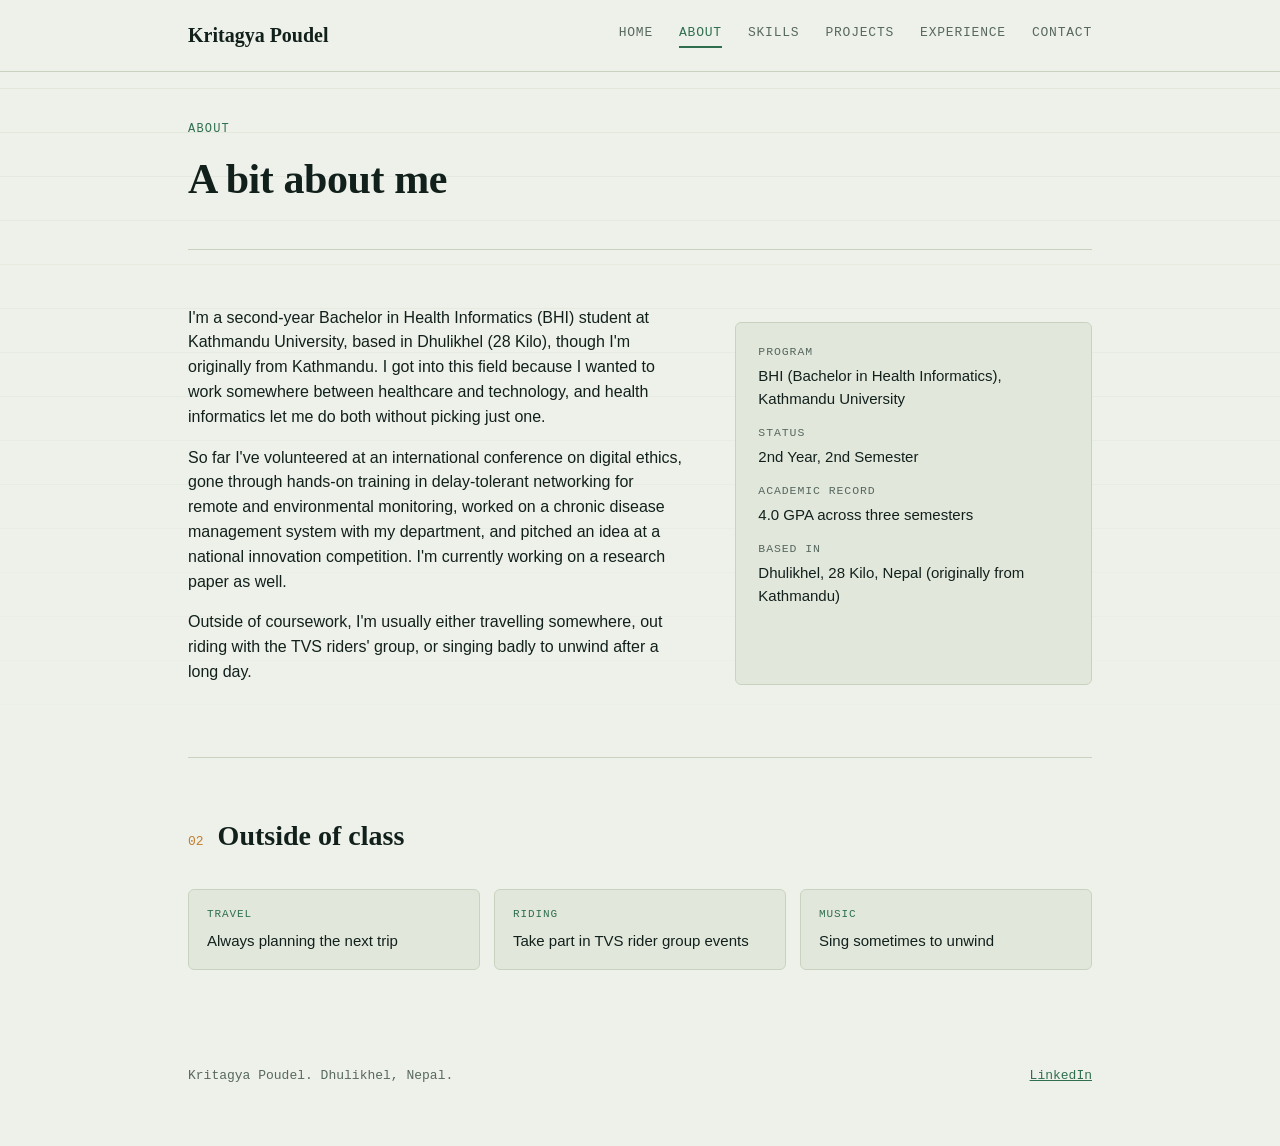
==== about.html @ 71779139 "Add files via upload" ====
<!DOCTYPE html>
<html lang="en">
<head>
<meta charset="UTF-8">
<meta name="viewport" content="width=device-width, initial-scale=1.0">
<title>About | Kritagya Poudel</title>
<meta name="description" content="About Kritagya Poudel, Bachelor in Health Informatics student at Kathmandu University.">
<link rel="icon" type="image/svg+xml" href="data:image/svg+xml,%3Csvg xmlns='http://www.w3.org/2000/svg' viewBox='0 0 64 64'%3E%3Crect width='64' height='64' rx='12' fill='%232f6f4f'/%3E%3Ctext x='32' y='43' font-family='Georgia,serif' font-size='28' font-weight='700' fill='%23eef1ea' text-anchor='middle'%3EKP%3C/text%3E%3C/svg%3E">
<link rel="stylesheet" href="style.css">
</head>
<body>
<div class="pulse-bg"></div>

<nav class="topnav">
  <div class="wrap">
    <a class="brand" href="index.html">Kritagya Poudel</a>
    <div class="links">
      <a href="index.html">Home</a>
      <a href="about.html" class="active">About</a>
      <a href="skills.html">Skills</a>
      <a href="projects.html">Projects</a>
      <a href="experience.html">Experience</a>
      <a href="contact.html">Contact</a>
    </div>
  </div>
</nav>

<div class="wrap">
  <div class="page-intro">
    <div class="eyebrow">About</div>
    <h1>A bit about me</h1>
  </div>

  <main>
    <section id="about">
      <div class="about-grid">
        <div>
          <p>I'm a second-year Bachelor in Health Informatics (BHI) student at Kathmandu University, based in Dhulikhel (28 Kilo), though I'm originally from Kathmandu. I got into this field because I wanted to work somewhere between healthcare and technology, and health informatics let me do both without picking just one.</p>
          <p>So far I've volunteered at an international conference on digital ethics, gone through hands-on training in delay-tolerant networking for remote and environmental monitoring, worked on a chronic disease management system with my department, and pitched an idea at a national innovation competition. I'm currently working on a research paper as well.</p>
          <p>Outside of coursework, I'm usually either travelling somewhere, out riding with the TVS riders' group, or singing badly to unwind after a long day.</p>
        </div>
        <dl class="facts">
          <dt>Program</dt>
          <dd>BHI (Bachelor in Health Informatics), Kathmandu University</dd>
          <dt>Status</dt>
          <dd>2nd Year, 2nd Semester</dd>
          <dt>Academic record</dt>
          <dd>4.0 GPA across three semesters</dd>
          <dt>Based in</dt>
          <dd>Dhulikhel, 28 Kilo, Nepal (originally from Kathmandu)</dd>
        </dl>
      </div>
    </section>

    <section id="hobbies">
      <div class="sec-head"><span class="sec-num">02</span><h2>Outside of class</h2></div>
      <div class="skill-grid">
        <div class="skill-card"><div class="k">Travel</div><div class="v">Always planning the next trip</div></div>
        <div class="skill-card"><div class="k">Riding</div><div class="v">Take part in TVS rider group events</div></div>
        <div class="skill-card"><div class="k">Music</div><div class="v">Sing sometimes to unwind</div></div>
      </div>
    </section>
  </main>

  <footer>
    <span>Kritagya Poudel. Dhulikhel, Nepal.</span>
    <span><a href="https://www.linkedin.com/in/kritagyapoudel" target="_blank" rel="noopener">LinkedIn</a></span>
  </footer>
</div>

</body>
</html>
---- style.css ----
:root{
  --ink:#12201c;
  --paper:#eef1ea;
  --paper-2:#e2e7dc;
  --signal:#2f6f4f;
  --signal-bright:#4fae7a;
  --wire:#c9d2bf;
  --amber:#c17d2e;
  --display:"Fraunces","Georgia",serif;
  --body:"Inter","Helvetica Neue",Arial,sans-serif;
  --mono:"IBM Plex Mono","SFMono-Regular",Consolas,monospace;
}
*{box-sizing:border-box;}
html{scroll-behavior:smooth;}
body{
  margin:0;
  background:var(--paper);
  color:var(--ink);
  font-family:var(--body);
  line-height:1.55;
}
a{color:var(--signal);}
.wrap{max-width:960px;margin:0 auto;padding:0 28px;}

.pulse-bg{
  position:fixed;inset:0;z-index:-1;pointer-events:none;
  background-image:linear-gradient(var(--wire) 1px, transparent 1px);
  background-size:100% 44px;
  opacity:.35;
  -webkit-mask-image: linear-gradient(to bottom, black, transparent 85%);
  mask-image: linear-gradient(to bottom, black, transparent 85%);
}

/* Top navigation */
nav.topnav{
  border-bottom:1px solid var(--wire);
  position:sticky;top:0;background:var(--paper);z-index:10;
}
nav.topnav .wrap{
  display:flex;align-items:center;justify-content:space-between;
  padding-top:20px;padding-bottom:20px;flex-wrap:wrap;gap:14px;
}
nav.topnav .brand{
  font-family:var(--display);font-weight:600;font-size:20px;color:var(--ink);
  text-decoration:none;
}
nav.topnav .links{
  display:flex;gap:26px;flex-wrap:wrap;
}
nav.topnav .links a{
  font-family:var(--mono);font-size:13px;text-transform:uppercase;letter-spacing:.06em;
  color:#57685f;text-decoration:none;padding-bottom:3px;border-bottom:2px solid transparent;
}
nav.topnav .links a:hover{color:var(--ink);}
nav.topnav .links a.active{color:var(--signal);border-bottom-color:var(--signal);}

header.page-head{
  padding:56px 0 40px;
  border-bottom:1px solid var(--wire);
}
.eyebrow{
  font-family:var(--mono);
  font-size:12px;
  letter-spacing:.1em;
  text-transform:uppercase;
  color:var(--signal);
  margin-bottom:18px;
}
h1{
  font-family:var(--display);
  font-weight:600;
  font-size:clamp(34px,5.5vw,54px);
  line-height:1.05;
  margin:0 0 16px;
  letter-spacing:-.01em;
}
.tagline{
  font-size:18px;
  max-width:600px;
  color:#2c3b34;
  margin-bottom:0;
}
.stat-row{
  display:grid;
  grid-template-columns:repeat(3,1fr);
  gap:0;
  margin-top:36px;
  border-top:1px solid var(--wire);
}
.stat{padding:18px 20px 0 0;border-right:1px solid var(--wire);}
.stat:last-child{border-right:none;}
.stat .num{font-family:var(--mono);font-size:26px;color:var(--signal);display:block;}
.stat .label{font-size:12.5px;color:#57685f;text-transform:uppercase;letter-spacing:.06em;}

.contact-links{display:flex;gap:18px;margin-top:26px;flex-wrap:wrap;}
.btn{
  font-family:var(--mono);
  font-size:13px;
  text-decoration:none;
  padding:10px 16px;
  border:1px solid var(--ink);
  border-radius:2px;
  color:var(--ink);
  transition:.15s;
  display:inline-block;
  cursor:pointer;
  background:none;
}
.btn:hover{background:var(--ink);color:var(--paper);}
.btn.primary{background:var(--signal);border-color:var(--signal);color:#fff;}
.btn.primary:hover{background:var(--signal-bright);border-color:var(--signal-bright);}

main section{padding:56px 0;border-bottom:1px solid var(--wire);}
main section:last-of-type{border-bottom:none;}
.sec-head{display:flex;align-items:baseline;gap:14px;margin-bottom:32px;}
.sec-num{font-family:var(--mono);color:var(--amber);font-size:13px;}
h2{font-family:var(--display);font-size:28px;margin:0;font-weight:600;}

/* About */
.about-grid{display:grid;grid-template-columns:1.4fr 1fr;gap:48px;}
@media(max-width:720px){.about-grid{grid-template-columns:1fr;}}
.about-grid p{margin:0 0 16px;}
.facts{background:var(--paper-2);border:1px solid var(--wire);border-radius:6px;padding:20px 22px;}
.facts dt{font-family:var(--mono);font-size:11.5px;text-transform:uppercase;letter-spacing:.08em;color:#57685f;margin-top:14px;}
.facts dt:first-child{margin-top:0;}
.facts dd{margin:3px 0 0;font-size:15px;}

/* Skills */
.skill-grid{display:grid;grid-template-columns:repeat(auto-fit,minmax(180px,1fr));gap:14px;}
.skill-card{background:var(--paper-2);border:1px solid var(--wire);border-radius:6px;padding:16px 18px;}
.skill-card .k{font-family:var(--mono);font-size:11px;color:var(--signal);text-transform:uppercase;letter-spacing:.08em;}
.skill-card .v{font-size:15px;margin-top:6px;}

/* Timeline */
.tl{border-left:2px solid var(--wire);margin-left:6px;}
.tl-item{position:relative;padding:0 0 32px 28px;}
.tl-item:last-child{padding-bottom:0;}
.tl-item::before{
  content:"";position:absolute;left:-7px;top:4px;
  width:12px;height:12px;border-radius:50%;
  background:var(--paper);border:2px solid var(--signal);
}
.tl-date{font-family:var(--mono);font-size:12px;color:var(--amber);}
.tl-title{font-weight:600;font-size:17px;margin:4px 0 6px;}
.tl-desc{font-size:15px;color:#33443c;}
.tl-desc a{font-family:var(--mono);font-size:12.5px;}

/* Project */
.project-card{background:var(--paper-2);border:1px solid var(--wire);border-radius:8px;padding:28px;margin-bottom:24px;}
.project-card:last-child{margin-bottom:0;}
.project-card h3{font-family:var(--display);font-size:22px;margin:0 0 10px;}
.tag{
  display:inline-block;font-family:var(--mono);font-size:11px;
  background:var(--signal);color:#fff;padding:3px 9px;border-radius:20px;
  margin-right:6px;margin-bottom:10px;
}
.project-links{margin-top:14px;display:flex;gap:14px;font-family:var(--mono);font-size:13px;}

footer{
  padding:40px 0 60px;
  font-family:var(--mono);
  font-size:13px;
  color:#57685f;
  display:flex;justify-content:space-between;flex-wrap:wrap;gap:12px;
}
footer a{color:var(--signal);}

::selection{background:var(--signal-bright);color:#fff;}

/* Contact form */
.contact-form{max-width:480px;}
.form-row{margin-bottom:18px;display:flex;flex-direction:column;}
.form-row label{
  font-family:var(--mono);font-size:11.5px;text-transform:uppercase;
  letter-spacing:.08em;color:#57685f;margin-bottom:6px;
}
.form-row input, .form-row textarea{
  font-family:var(--body);font-size:15px;
  padding:10px 12px;border:1px solid var(--wire);border-radius:4px;
  background:var(--paper-2);color:var(--ink);
  resize:vertical;
}
.form-row input:focus, .form-row textarea:focus{outline:none;border-color:var(--signal);}
.contact-form .btn{border:none;cursor:pointer;font-family:var(--mono);}

/* simple page intro (used on sub-pages without full hero) */
.page-intro{padding:48px 0 32px;border-bottom:1px solid var(--wire);}
.page-intro h1{font-size:clamp(30px,4.5vw,42px);}
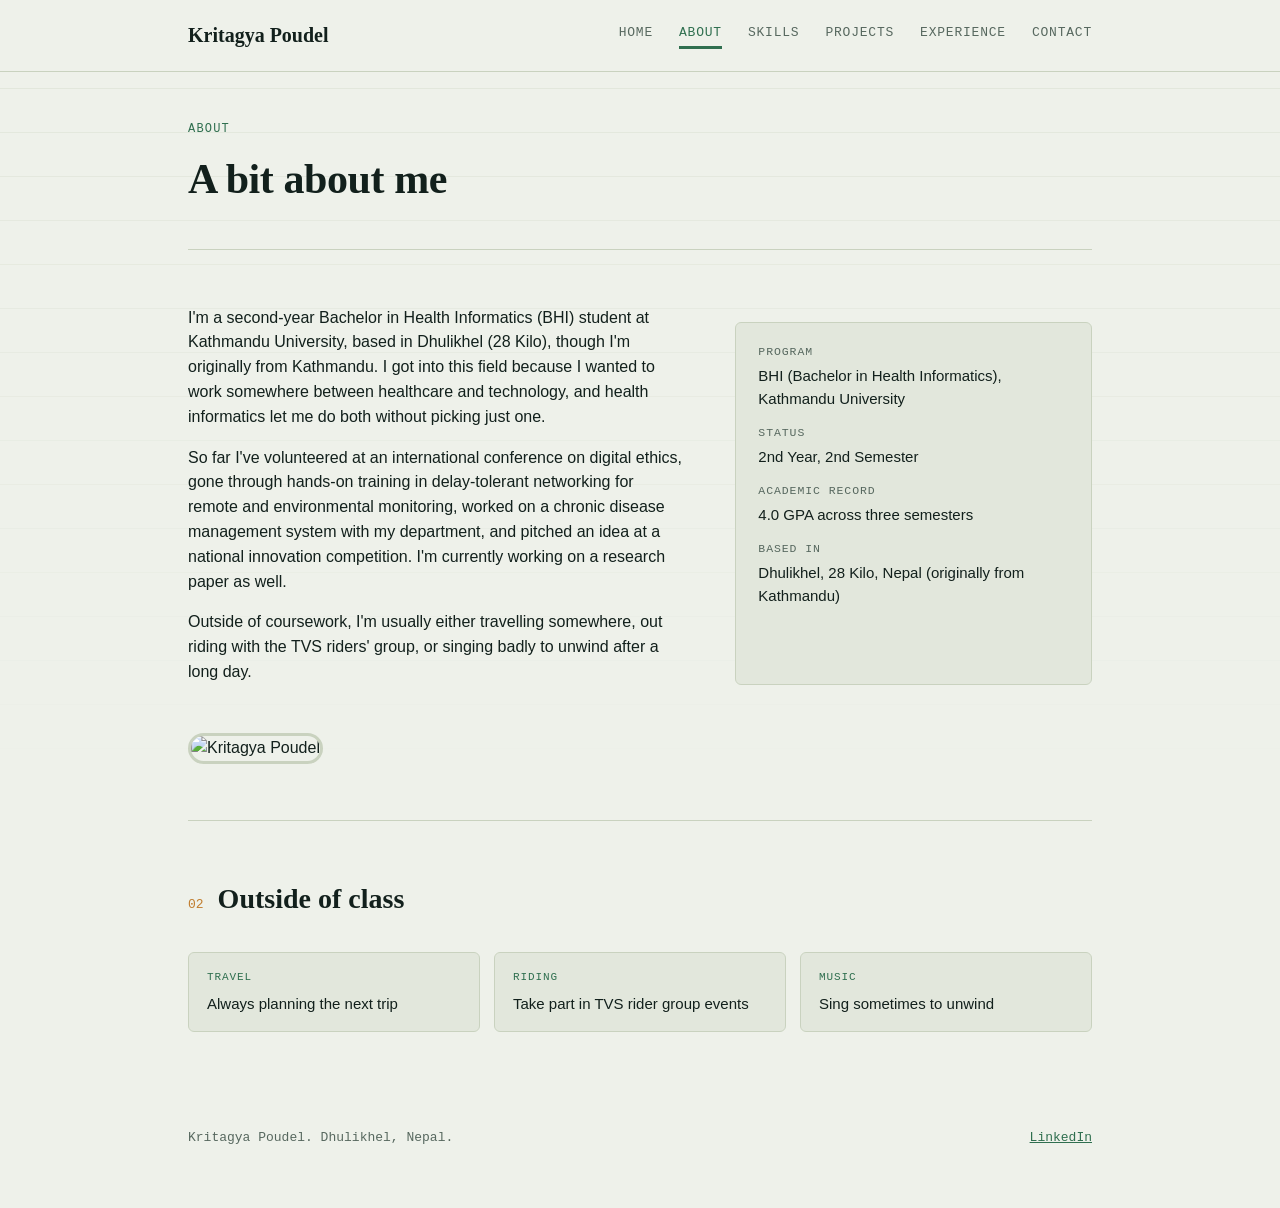
==== commit aab3392c: "Add files via upload" ====
--- a/about.html
+++ b/about.html
@@ -32,7 +32,7 @@
   </div>
 
   <main>
-    <section id="about">
+    <section id="about" class="reveal">
       <div class="about-grid">
         <div>
           <p>I'm a second-year Bachelor in Health Informatics (BHI) student at Kathmandu University, based in Dhulikhel (28 Kilo), though I'm originally from Kathmandu. I got into this field because I wanted to work somewhere between healthcare and technology, and health informatics let me do both without picking just one.</p>
@@ -50,11 +50,12 @@
           <dd>Dhulikhel, 28 Kilo, Nepal (originally from Kathmandu)</dd>
         </dl>
       </div>
+      <img src="profile.jpg" alt="Kritagya Poudel" class="profile-photo-lg" style="margin-top:32px;">
     </section>
 
-    <section id="hobbies">
+    <section id="hobbies" class="reveal">
       <div class="sec-head"><span class="sec-num">02</span><h2>Outside of class</h2></div>
-      <div class="skill-grid">
+      <div class="skill-grid reveal-stagger">
         <div class="skill-card"><div class="k">Travel</div><div class="v">Always planning the next trip</div></div>
         <div class="skill-card"><div class="k">Riding</div><div class="v">Take part in TVS rider group events</div></div>
         <div class="skill-card"><div class="k">Music</div><div class="v">Sing sometimes to unwind</div></div>
@@ -68,5 +69,6 @@
   </footer>
 </div>
 
+<script src="script.js"></script>
 </body>
 </html>
--- a/style.css
+++ b/style.css
@@ -167,6 +167,91 @@
 
 ::selection{background:var(--signal-bright);color:#fff;}
 
+/* Scroll fade-in animations */
+.reveal{
+  opacity:0;
+  transform:translateY(18px);
+  transition:opacity .6s ease, transform .6s ease;
+}
+.reveal.is-visible{
+  opacity:1;
+  transform:translateY(0);
+}
+
+/* Staggered children within a revealed section */
+.reveal-stagger > *{
+  opacity:0;
+  transform:translateY(14px);
+  transition:opacity .5s ease, transform .5s ease;
+}
+.reveal-stagger.is-visible > *{
+  opacity:1;
+  transform:translateY(0);
+}
+.reveal-stagger.is-visible > *:nth-child(1){transition-delay:.05s;}
+.reveal-stagger.is-visible > *:nth-child(2){transition-delay:.12s;}
+.reveal-stagger.is-visible > *:nth-child(3){transition-delay:.19s;}
+.reveal-stagger.is-visible > *:nth-child(4){transition-delay:.26s;}
+.reveal-stagger.is-visible > *:nth-child(5){transition-delay:.33s;}
+.reveal-stagger.is-visible > *:nth-child(6){transition-delay:.40s;}
+.reveal-stagger.is-visible > *:nth-child(7){transition-delay:.47s;}
+
+/* Smoother hover lift on cards */
+.skill-card, .project-card, .tl-item, .facts{
+  transition:transform .2s ease, box-shadow .2s ease, border-color .2s ease;
+}
+.skill-card:hover, .project-card:hover{
+  transform:translateY(-3px);
+  border-color:var(--signal);
+  box-shadow:0 8px 20px -12px rgba(18,32,28,.25);
+}
+
+/* Nav link underline animation */
+nav.topnav .links a{position:relative;}
+nav.topnav .links a::after{
+  content:"";
+  position:absolute;left:0;right:0;bottom:-3px;
+  height:2px;background:var(--signal);
+  transform:scaleX(0);
+  transform-origin:left;
+  transition:transform .25s ease;
+}
+nav.topnav .links a:hover::after{transform:scaleX(1);}
+nav.topnav .links a.active::after{transform:scaleX(1);}
+
+/* Animated stat numbers */
+.stat .num{transition:color .2s ease;}
+.stat:hover .num{color:var(--signal-bright);}
+
+/* Button micro-interaction */
+.btn{transition:background .15s ease, color .15s ease, transform .12s ease, border-color .15s ease;}
+.btn:active{transform:scale(.97);}
+
+/* Profile photo */
+.profile-photo{
+  width:132px;height:132px;border-radius:50%;
+  object-fit:cover;
+  border:3px solid var(--signal);
+  box-shadow:0 10px 24px -12px rgba(18,32,28,.35);
+  margin-bottom:20px;
+  transition:transform .3s ease;
+}
+.profile-photo:hover{transform:scale(1.04);}
+
+.profile-photo-lg{
+  width:100%;max-width:280px;aspect-ratio:1/1;border-radius:16px;
+  object-fit:cover;
+  border:3px solid var(--wire);
+  box-shadow:0 14px 30px -16px rgba(18,32,28,.3);
+}
+
+@media (prefers-reduced-motion: reduce){
+  .reveal, .reveal-stagger > *{
+    opacity:1 !important;transform:none !important;transition:none !important;
+  }
+}
+
+
 /* Contact form */
 .contact-form{max-width:480px;}
 .form-row{margin-bottom:18px;display:flex;flex-direction:column;}
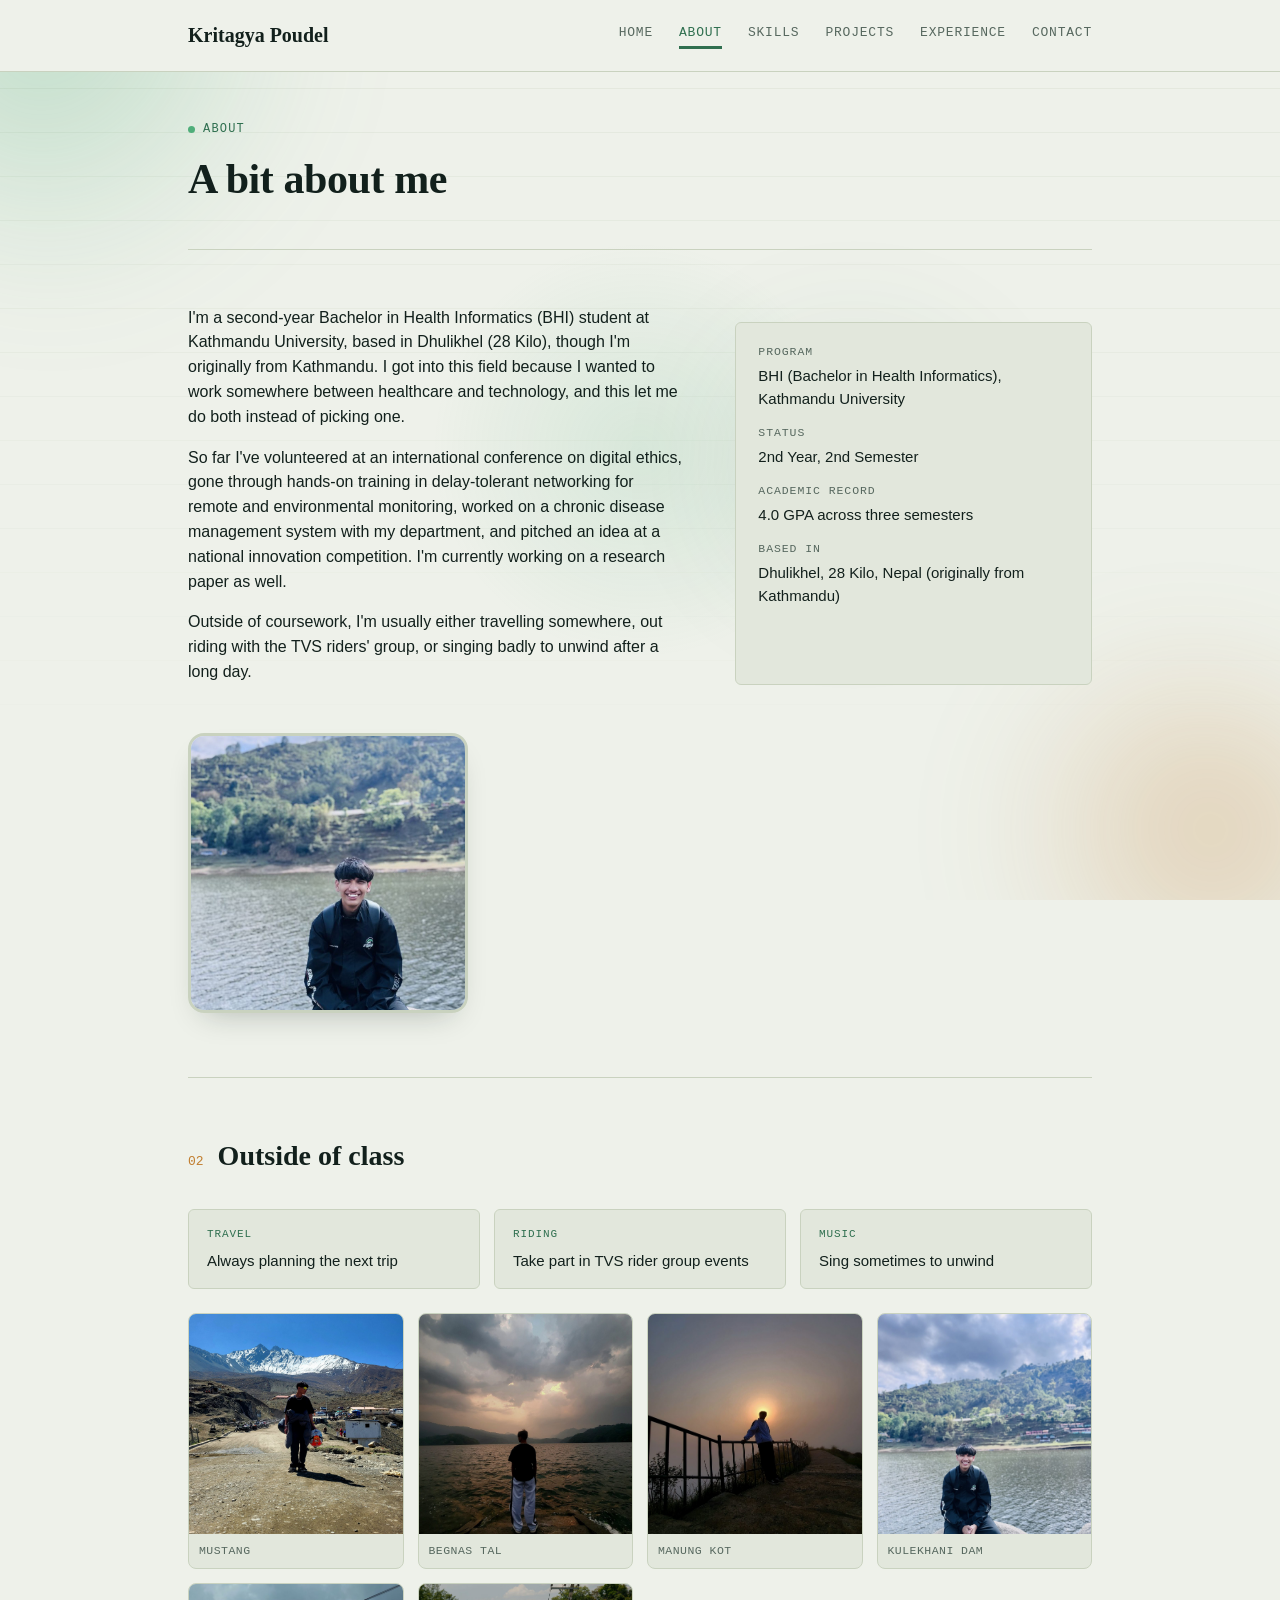
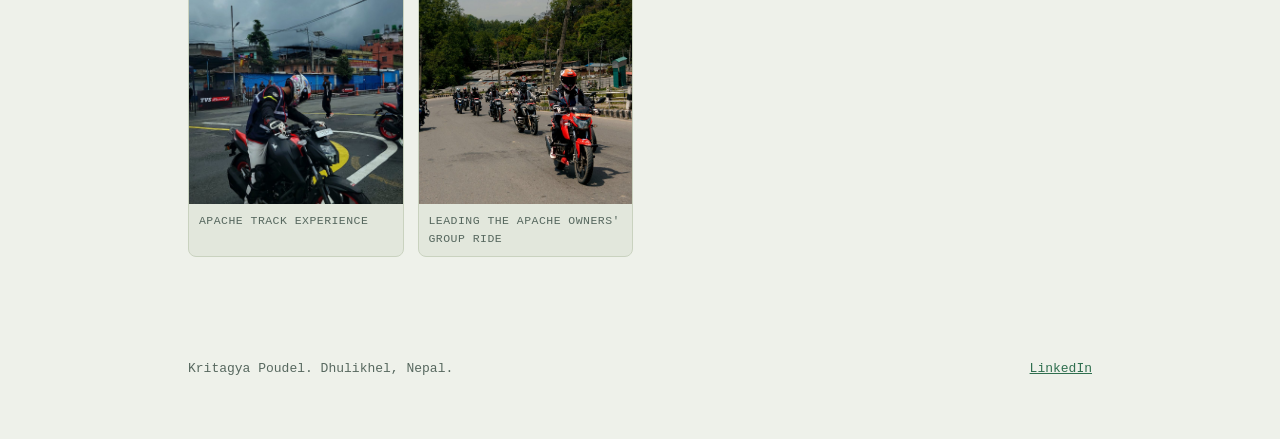
==== commit bb0d5506: "Add photos to portfolio" ====
--- a/about.html
+++ b/about.html
@@ -35,7 +35,7 @@
     <section id="about" class="reveal">
       <div class="about-grid">
         <div>
-          <p>I'm a second-year Bachelor in Health Informatics (BHI) student at Kathmandu University, based in Dhulikhel (28 Kilo), though I'm originally from Kathmandu. I got into this field because I wanted to work somewhere between healthcare and technology, and health informatics let me do both without picking just one.</p>
+          <p>I'm a second-year Bachelor in Health Informatics (BHI) student at Kathmandu University, based in Dhulikhel (28 Kilo), though I'm originally from Kathmandu. I got into this field because I wanted to work somewhere between healthcare and technology, and this let me do both instead of picking one.</p>
           <p>So far I've volunteered at an international conference on digital ethics, gone through hands-on training in delay-tolerant networking for remote and environmental monitoring, worked on a chronic disease management system with my department, and pitched an idea at a national innovation competition. I'm currently working on a research paper as well.</p>
           <p>Outside of coursework, I'm usually either travelling somewhere, out riding with the TVS riders' group, or singing badly to unwind after a long day.</p>
         </div>
@@ -60,6 +60,33 @@
         <div class="skill-card"><div class="k">Riding</div><div class="v">Take part in TVS rider group events</div></div>
         <div class="skill-card"><div class="k">Music</div><div class="v">Sing sometimes to unwind</div></div>
       </div>
+
+      <div class="photo-grid reveal-stagger" style="margin-top:24px;">
+        <figure>
+          <img src="images/travel-mustang.jpg" alt="Standing along the road in Upper Mustang, mountains behind">
+          <figcaption>Mustang</figcaption>
+        </figure>
+        <figure>
+          <img src="images/travel-begnas.jpg" alt="Watching the sunset at Begnas Tal">
+          <figcaption>Begnas Tal</figcaption>
+        </figure>
+        <figure>
+          <img src="images/travel-sunrise.jpg" alt="Sunrise from Manung Kot">
+          <figcaption>Manung Kot</figcaption>
+        </figure>
+        <figure>
+          <img src="images/travel-kulekhani.jpg" alt="Sitting on a rock at Kulekhani Dam">
+          <figcaption>Kulekhani Dam</figcaption>
+        </figure>
+        <figure>
+          <img src="images/apache-track-1.jpg" alt="On track at the Apache Track Experience event">
+          <figcaption>Apache Track Experience</figcaption>
+        </figure>
+        <figure>
+          <img src="images/apache-track-2.jpg" alt="Leading the Apache Owners' Group ride">
+          <figcaption>Leading the Apache Owners' Group ride</figcaption>
+        </figure>
+      </div>
     </section>
   </main>
 
--- a/style.css
+++ b/style.css
@@ -23,12 +23,69 @@
 .wrap{max-width:960px;margin:0 auto;padding:0 28px;}
 
 .pulse-bg{
-  position:fixed;inset:0;z-index:-1;pointer-events:none;
+  position:fixed;inset:0;z-index:-2;pointer-events:none;overflow:hidden;
+}
+.pulse-bg::before{
+  content:"";position:absolute;inset:0;
   background-image:linear-gradient(var(--wire) 1px, transparent 1px);
   background-size:100% 44px;
-  opacity:.35;
+  opacity:.3;
   -webkit-mask-image: linear-gradient(to bottom, black, transparent 85%);
   mask-image: linear-gradient(to bottom, black, transparent 85%);
+}
+.blob{
+  position:absolute;border-radius:50%;
+  filter:blur(70px);
+  opacity:.35;
+  will-change:transform;
+}
+.blob-1{
+  width:420px;height:420px;
+  background:radial-gradient(circle at 30% 30%, var(--signal-bright), transparent 70%);
+  top:-120px;left:-100px;
+  animation:drift1 26s ease-in-out infinite;
+}
+.blob-2{
+  width:360px;height:360px;
+  background:radial-gradient(circle at 60% 40%, var(--amber), transparent 70%);
+  bottom:-140px;right:-80px;
+  animation:drift2 32s ease-in-out infinite;
+}
+.blob-3{
+  width:300px;height:300px;
+  background:radial-gradient(circle at 50% 50%, var(--signal), transparent 70%);
+  top:35%;left:55%;
+  animation:drift3 22s ease-in-out infinite;
+  opacity:.22;
+}
+@keyframes drift1{
+  0%,100%{transform:translate(0,0) scale(1);}
+  33%{transform:translate(60px,40px) scale(1.08);}
+  66%{transform:translate(-30px,70px) scale(.95);}
+}
+@keyframes drift2{
+  0%,100%{transform:translate(0,0) scale(1);}
+  50%{transform:translate(-70px,-50px) scale(1.1);}
+}
+@keyframes drift3{
+  0%,100%{transform:translate(0,0) scale(1);}
+  40%{transform:translate(-50px,30px) scale(1.15);}
+  70%{transform:translate(40px,-40px) scale(.9);}
+}
+.cursor-glow{
+  position:fixed;z-index:-1;pointer-events:none;
+  width:420px;height:420px;border-radius:50%;
+  background:radial-gradient(circle, rgba(79,174,122,.14), transparent 70%);
+  transform:translate(-50%,-50%);
+  left:var(--x,50vw);top:var(--y,50vh);
+  transition:opacity .3s ease;
+}
+@media (prefers-reduced-motion: reduce){
+  .blob{animation:none;}
+  .cursor-glow{display:none;}
+}
+@media (max-width:720px){
+  .cursor-glow{display:none;}
 }
 
 /* Top navigation */
@@ -227,6 +284,34 @@
 .btn{transition:background .15s ease, color .15s ease, transform .12s ease, border-color .15s ease;}
 .btn:active{transform:scale(.97);}
 
+/* Photo gallery */
+.photo-grid{
+  display:grid;
+  grid-template-columns:repeat(auto-fill, minmax(200px, 1fr));
+  gap:14px;
+  margin:18px 0 6px;
+}
+.photo-grid figure{margin:0;background:var(--paper-2);border:1px solid var(--wire);border-radius:8px;overflow:hidden;}
+.photo-grid img{
+  width:100%;height:220px;object-fit:cover;display:block;
+  transition:transform .35s ease;
+}
+.photo-grid figure:hover img{transform:scale(1.05);}
+.photo-grid figcaption{
+  font-family:var(--mono);font-size:11.5px;color:#57685f;
+  padding:8px 10px;text-transform:uppercase;letter-spacing:.04em;
+}
+
+.tl-photos{
+  display:flex;flex-wrap:wrap;gap:10px;margin-top:12px;
+}
+.tl-photos img{
+  width:150px;height:110px;object-fit:cover;border-radius:6px;
+  border:1px solid var(--wire);
+  transition:transform .25s ease;
+}
+.tl-photos img:hover{transform:scale(1.05);}
+
 /* Profile photo */
 .profile-photo{
   width:132px;height:132px;border-radius:50%;
@@ -271,3 +356,97 @@
 /* simple page intro (used on sub-pages without full hero) */
 .page-intro{padding:48px 0 32px;border-bottom:1px solid var(--wire);}
 .page-intro h1{font-size:clamp(30px,4.5vw,42px);}
+
+/* Resume download row */
+.resume-row{
+  margin-top:22px;
+  border:1px solid var(--wire);
+  border-radius:10px;
+  background:var(--paper-2);
+  padding:18px 20px;
+}
+.resume-label{
+  display:block;
+  font-family:var(--mono);
+  font-size:11.5px;
+  text-transform:uppercase;
+  letter-spacing:.08em;
+  color:#57685f;
+  margin-bottom:12px;
+}
+.resume-options{display:flex;gap:14px;flex-wrap:wrap;}
+.resume-btn{
+  display:flex;flex-direction:column;gap:2px;
+  padding:12px 18px;
+  border-radius:8px;
+  min-width:200px;
+}
+.resume-btn .rb-title{font-family:var(--display);font-size:15px;font-weight:600;}
+.resume-btn .rb-sub{font-family:var(--mono);font-size:11px;opacity:.75;}
+.resume-btn:hover .rb-sub{opacity:.9;}
+@media (max-width:520px){
+  .resume-options{flex-direction:column;}
+  .resume-btn{min-width:0;}
+}
+
+/* Gradient accent on main heading */
+.grad-text{
+  background:linear-gradient(90deg,var(--signal),var(--signal-bright) 45%,var(--amber));
+  background-size:200% auto;
+  -webkit-background-clip:text;background-clip:text;color:transparent;
+  animation:gradflow 6s ease-in-out infinite;
+}
+@keyframes gradflow{
+  0%,100%{background-position:0% 50%;}
+  50%{background-position:100% 50%;}
+}
+
+/* Eyebrow pulsing dot */
+.eyebrow{display:flex;align-items:center;gap:8px;}
+.eyebrow::before{
+  content:"";width:7px;height:7px;border-radius:50%;
+  background:var(--signal-bright);
+  box-shadow:0 0 0 0 rgba(79,174,122,.6);
+  animation:pulseDot 2s ease-out infinite;
+  flex-shrink:0;
+}
+@keyframes pulseDot{
+  0%{box-shadow:0 0 0 0 rgba(79,174,122,.5);}
+  70%{box-shadow:0 0 0 8px rgba(79,174,122,0);}
+  100%{box-shadow:0 0 0 0 rgba(79,174,122,0);}
+}
+
+/* Timeline dot pulse on hover */
+.tl-item::before{transition:box-shadow .25s ease, transform .25s ease;}
+.tl-item:hover::before{
+  transform:scale(1.15);
+  box-shadow:0 0 0 5px rgba(79,174,122,.18);
+}
+
+/* Button shine sweep */
+.btn{position:relative;overflow:hidden;}
+.btn::after{
+  content:"";position:absolute;top:0;left:-60%;width:40%;height:100%;
+  background:linear-gradient(120deg, transparent, rgba(255,255,255,.4), transparent);
+  transform:skewX(-20deg);
+  transition:left .5s ease;
+}
+.btn:hover::after{left:120%;}
+
+/* Nav brand micro animation */
+nav.topnav .brand{transition:letter-spacing .25s ease, color .2s ease;}
+nav.topnav .brand:hover{letter-spacing:.02em;color:var(--signal);}
+
+/* Fade-up entrance for header on load */
+@keyframes fadeUpIn{
+  from{opacity:0;transform:translateY(14px);}
+  to{opacity:1;transform:translateY(0);}
+}
+header.page-head, .page-intro{animation:fadeUpIn .7s ease both;}
+header.page-head .profile-photo{animation:fadeUpIn .8s ease .1s both;}
+
+@media (prefers-reduced-motion: reduce){
+  .grad-text{animation:none;}
+  .eyebrow::before{animation:none;}
+  header.page-head, .page-intro, header.page-head .profile-photo{animation:none;}
+}
